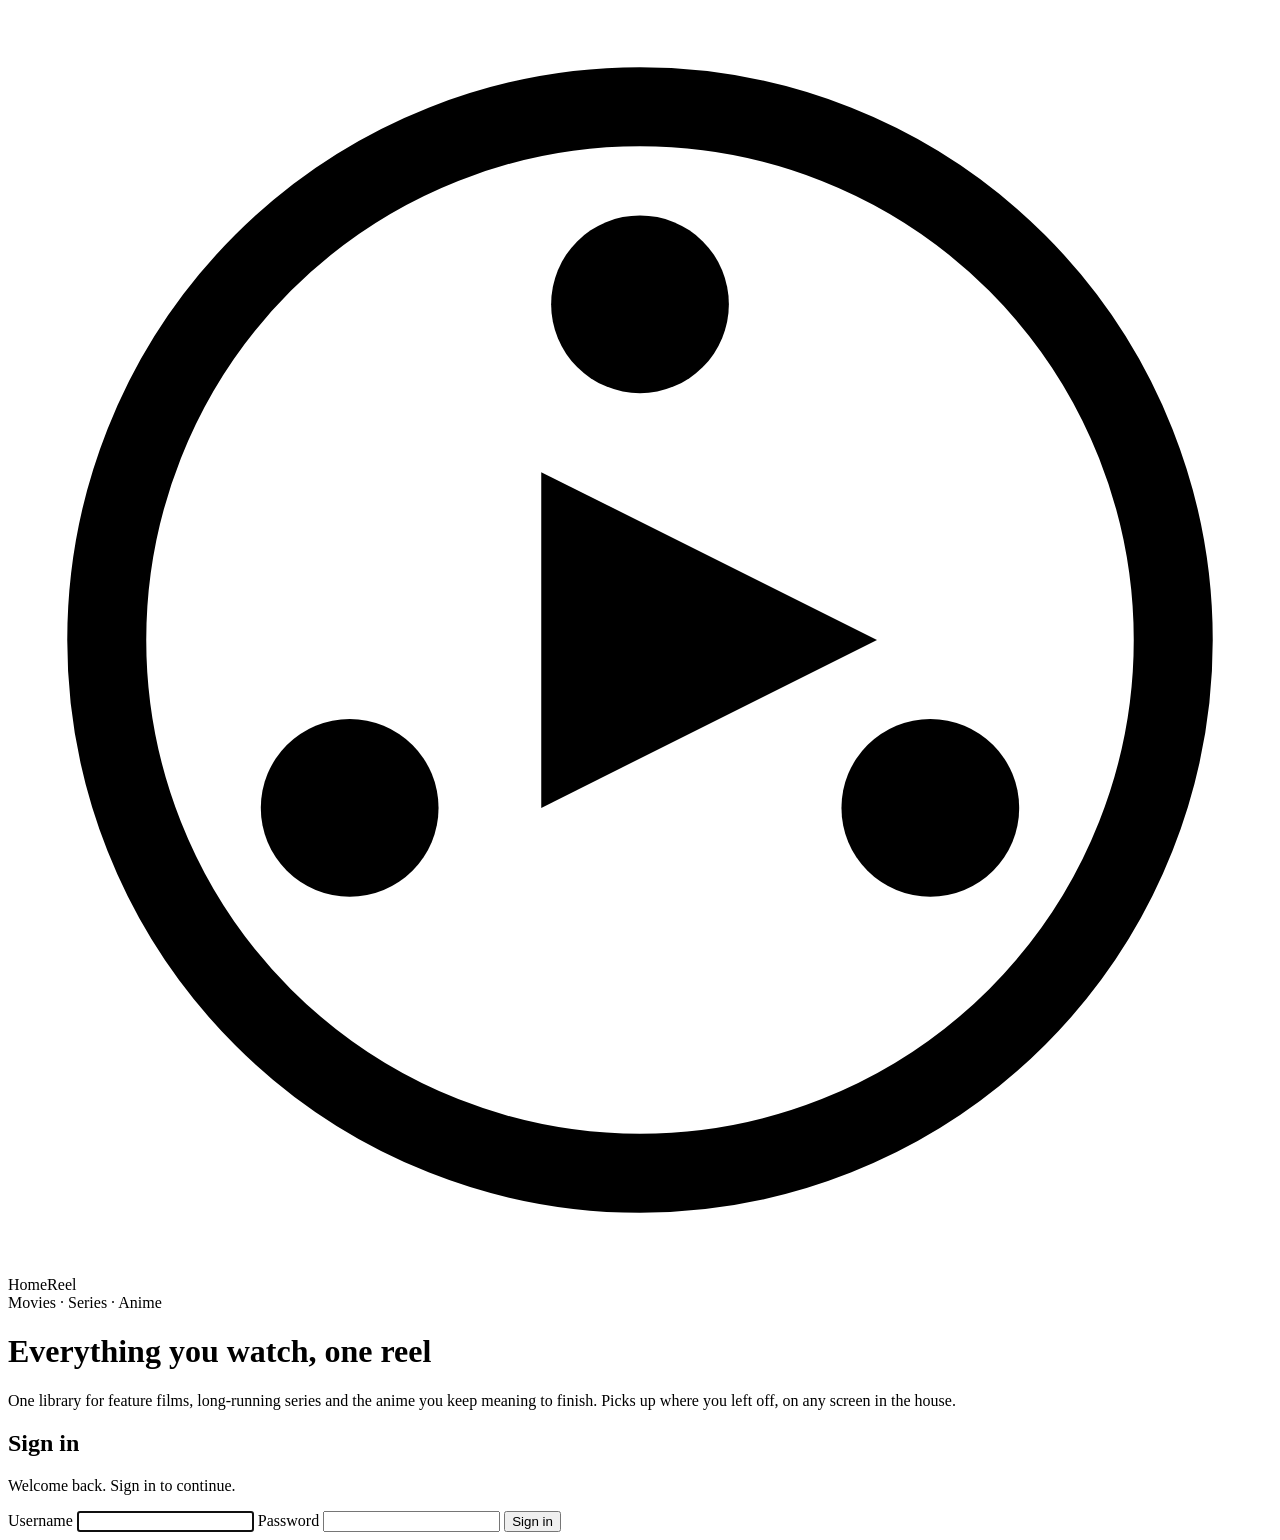
==== static/login.html @ 793b390f "HomeReel 1.90 Self-hosted media server (FastAPI + ffmpeg HLS transcoding, vanilla JS front end). Fir" ====
<!DOCTYPE html>
<html lang="en">
<head>
<meta charset="UTF-8">
<meta name="viewport" content="width=device-width, initial-scale=1.0">
<title>Sign in — HomeReel</title>
<link rel="icon" href="data:image/svg+xml,%3Csvg xmlns='http://www.w3.org/2000/svg' viewBox='0 0 64 64'%3E%3Ccircle cx='32' cy='32' r='27' fill='none' stroke='%2300C2A8' stroke-width='5'/%3E%3Ccircle cx='32' cy='15' r='4.5' fill='%2300C2A8'/%3E%3Ccircle cx='17.3' cy='40.5' r='4.5' fill='%2300C2A8'/%3E%3Ccircle cx='46.7' cy='40.5' r='4.5' fill='%2300C2A8'/%3E%3Cpath d='M27 23.5 L44 32 L27 40.5 Z' fill='%2300C2A8'/%3E%3C/svg%3E">
<link rel="stylesheet" href="/style.css">
<link rel="stylesheet" href="/themes.css">
<!-- Sets data-theme on <html> before first paint; see the note at its top. -->
<script src="/themes.js"></script>

<!-- Installed to the home screen, this runs with no browser chrome at all.
     iOS reads the apple-* tags rather than the manifest for that, and will not
     take an SVG for the icon, so the PNGs above are not redundant with the
     favicon. status-bar-style "black" rather than "black-translucent": the
     translucent one puts the page under the notch and every screen would need
     safe-area padding to match. -->
<link rel="manifest" href="/manifest.webmanifest">
<link rel="apple-touch-icon" href="/icons/apple-touch-icon.png">
<meta name="theme-color" content="#14171b">
<meta name="apple-mobile-web-app-capable" content="yes">
<meta name="apple-mobile-web-app-status-bar-style" content="black">
<meta name="apple-mobile-web-app-title" content="HomeReel">
<meta name="mobile-web-app-capable" content="yes">
</head>
<body class="login-body">
  <!-- Left: the pitch. Purely decorative — nothing here is interactive, so it
       is skipped below the responsive breakpoint rather than squeezed. -->
  <div class="login-visual">
    <div class="login-visual-stripes" aria-hidden="true"></div>
    <div class="login-visual-inner">
      <div class="login-mark">
        <svg class="logo logo-sm" viewBox="0 0 64 64" role="img" aria-label="HomeReel">
          <circle cx="32" cy="32" r="27" fill="none" stroke="currentColor" stroke-width="4"/>
          <circle cx="32" cy="15" r="4.5" fill="currentColor"/>
          <circle cx="17.3" cy="40.5" r="4.5" fill="currentColor"/>
          <circle cx="46.7" cy="40.5" r="4.5" fill="currentColor"/>
          <path d="M27 23.5 L44 32 L27 40.5 Z" fill="currentColor"/>
        </svg>
        <span>HomeReel</span>
      </div>
      <div class="login-pitch">
        <div class="login-eyebrow">Movies &middot; Series &middot; Anime</div>
        <h1>Everything you watch, one reel</h1>
        <p>One library for feature films, long-running series and the anime
           you keep meaning to finish. Picks up where you left off, on any
           screen in the house.</p>
      </div>
      <!-- Filled from /api/public/stats — a real count, not a placeholder,
           and left blank rather than guessed at if that fetch fails. -->
      <div class="login-stat" id="loginStat"></div>
    </div>
  </div>

  <div class="login-form-panel">
    <div class="login-card">
      <!-- Step 1 — password. -->
      <form id="loginForm" class="login-step" autocomplete="on">
        <h2 class="login-heading">Sign in</h2>
        <p class="login-sub">Welcome back. Sign in to continue.</p>
        <label for="username">Username</label>
        <input id="username" name="username" type="text" autocomplete="username" required autofocus>
        <label for="password">Password</label>
        <input id="password" name="password" type="password" autocomplete="current-password" required>
        <button type="submit" id="loginBtn">Sign in</button>
        <div id="loginError" class="login-error"></div>
      </form>

      <!-- Step 2 — the code, for an account that has already enrolled. -->
      <form id="codeForm" class="login-step" hidden autocomplete="off">
        <p class="login-sub">Enter the 6-digit code from your authenticator app</p>
        <label for="code">Code</label>
        <!-- inputmode numeric, but not type=number: a backup code goes in the
             same box, and leading zeros matter in the six-digit one. -->
        <input id="code" type="text" inputmode="numeric" autocomplete="one-time-code"
               maxlength="14" placeholder="000000" class="code-input" required>
        <p class="field-note">Lost your phone? Type one of your backup codes instead.</p>
        <button type="submit" id="codeBtn">Verify</button>
        <button type="button" class="link-btn" id="codeBack">Back</button>
        <div id="codeError" class="login-error"></div>
      </form>

      <!-- Step 3 — first-time enrolment. -->
      <form id="setupForm" class="login-step" hidden autocomplete="off">
        <p class="login-sub">Set up two-factor authentication</p>
        <p class="field-note">HomeReel asks for a 6-digit code as well as your password.
           Scan this with Google Authenticator, Aegis, 1Password, Bitwarden or any other
           authenticator app, then type the code it shows.</p>
        <div class="qr-frame" id="qrFrame"></div>
        <p class="field-note">Can't scan it? Enter this key by hand:</p>
        <code class="secret-key" id="setupSecret"></code>
        <label for="setupCode">Code from the app</label>
        <input id="setupCode" type="text" inputmode="numeric" autocomplete="one-time-code"
               maxlength="7" placeholder="000000" class="code-input" required>
        <button type="submit" id="setupBtn">Confirm and sign in</button>
        <button type="button" class="link-btn" id="setupBack">Back</button>
        <div id="setupError" class="login-error"></div>
      </form>

      <!-- Step 4 — the backup codes, shown once and only here. -->
      <div id="backupStep" class="login-step" hidden>
        <p class="login-sub">Save your backup codes</p>
        <p class="field-note">Each one signs you in once if you lose your phone.
           <strong>This is the only time they are shown.</strong> Keep them somewhere
           that is not the phone the app is on.</p>
        <pre class="backup-codes" id="backupCodes"></pre>
        <div class="backup-actions">
          <button type="button" id="copyCodes">Copy</button>
          <a id="downloadCodes" download="homereel-backup-codes.txt" class="link-btn">Download</a>
        </div>
        <label class="confirm-line">
          <input type="checkbox" id="savedCodes"> I have saved these codes
        </label>
        <button type="button" id="backupDone" disabled>Continue to HomeReel</button>
      </div>
      <!-- Shown only when the server has a DOWNLOADS_URL. In the card rather
           than the pitch column, which is hidden on a phone — the one place
           this link is most wanted. -->
      <a class="login-apps" id="loginApps" target="_blank" rel="noopener" hidden>Get the Android &amp; TV apps &rarr;</a>
    </div>
  </div>

<script>
// Purely cosmetic, and never worth blocking sign-in over.
fetch("/api/public/stats").then((r) => r.json()).then(({ items, libraries, downloads_url, theme }) => {
  // A browser that has signed in before already drew this page in its last
  // theme (themes.js); one that never has gets the household's.
  if (theme && window.HomeReelThemes && !HomeReelThemes.cached()) {
    HomeReelThemes.apply(theme, { persist: false });
  }
  if (downloads_url) {
    const apps = document.getElementById("loginApps");
    apps.href = downloads_url;
    apps.hidden = false;
  }
  document.getElementById("loginStat").textContent =
    `${items.toLocaleString()} TITLES · ${libraries} ${libraries === 1 ? "LIBRARY" : "LIBRARIES"} · NO ADS`;
}).catch(() => {});

const steps = {
  login: document.getElementById("loginForm"),
  totp: document.getElementById("codeForm"),
  enroll: document.getElementById("setupForm"),
  backup: document.getElementById("backupStep"),
};

function show(name) {
  for (const [key, element] of Object.entries(steps)) element.hidden = key !== name;
  const focus = steps[name].querySelector("input:not([type=checkbox])");
  if (focus) focus.focus();
}

// Full navigation rather than history.replaceState, so the app boots with the
// session cookie already in place.
const enterApp = () => { window.location.href = "/profiles"; };

async function post(url, body) {
  const res = await fetch(url, {
    method: "POST",
    headers: { "Content-Type": "application/json" },
    body: JSON.stringify(body),
  });
  const payload = await res.json().catch(() => ({}));
  return { ok: res.ok, payload };
}

// Every step is the same shape: disable, call, either advance or show why not.
function wire(form, button, errorEl, busyLabel, handler) {
  const label = button.textContent;
  form.addEventListener("submit", async (event) => {
    event.preventDefault();
    errorEl.textContent = "";
    button.disabled = true;
    button.textContent = busyLabel;
    try {
      await handler();
    } catch (err) {
      errorEl.textContent = "Could not reach the server";
    }
    button.disabled = false;
    button.textContent = label;
  });
}

// ---- step 1: password ----
const loginError = document.getElementById("loginError");
wire(steps.login, document.getElementById("loginBtn"), loginError, "Signing in...", async () => {
  const { ok, payload } = await post("/api/auth/login", {
    username: document.getElementById("username").value,
    password: document.getElementById("password").value,
  });
  document.getElementById("password").value = "";
  if (!ok) {
    loginError.textContent = payload.detail || "Sign in failed";
    return;
  }
  if (payload.next === "enroll") {
    await loadEnrolment();
  } else {
    show("totp");
  }
});

// ---- step 2: the code ----
const codeError = document.getElementById("codeError");
wire(steps.totp, document.getElementById("codeBtn"), codeError, "Checking...", async () => {
  const { ok, payload } = await post("/api/auth/verify", {
    code: document.getElementById("code").value,
  });
  if (!ok) {
    codeError.textContent = payload.detail || "That code is not right";
    document.getElementById("code").select();
    return;
  }
  enterApp();
});

// ---- step 3: enrolment ----
const setupError = document.getElementById("setupError");

async function loadEnrolment() {
  const res = await fetch("/api/auth/setup");
  const payload = await res.json().catch(() => ({}));
  if (!res.ok) {
    loginError.textContent = payload.detail || "Could not start the setup";
    show("login");
    return;
  }
  // Server-rendered SVG from our own endpoint, not anything a user supplied.
  document.getElementById("qrFrame").innerHTML = payload.qr;
  document.getElementById("setupSecret").textContent = payload.secret;
  show("enroll");
}

wire(steps.enroll, document.getElementById("setupBtn"), setupError, "Confirming...", async () => {
  const { ok, payload } = await post("/api/auth/setup", {
    code: document.getElementById("setupCode").value,
  });
  if (!ok) {
    setupError.textContent = payload.detail || "That code is not right";
    document.getElementById("setupCode").select();
    return;
  }
  showBackupCodes(payload.backup_codes);
});

// ---- step 4: backup codes ----
function showBackupCodes(codes) {
  const text = codes.join("\n");
  document.getElementById("backupCodes").textContent = text;
  document.getElementById("downloadCodes").href =
    "data:text/plain;charset=utf-8," + encodeURIComponent(
      "HomeReel backup codes\nEach code works once.\n\n" + text + "\n");
  show("backup");
}

document.getElementById("copyCodes").addEventListener("click", async (event) => {
  const text = document.getElementById("backupCodes").textContent;
  // navigator.clipboard needs a secure context and this is usually plain http
  // on the LAN, so the old execCommand path is the one that actually runs.
  try {
    await navigator.clipboard.writeText(text);
  } catch (err) {
    const scratch = document.createElement("textarea");
    scratch.value = text;
    document.body.appendChild(scratch);
    scratch.select();
    document.execCommand("copy");
    scratch.remove();
  }
  event.target.textContent = "Copied";
  setTimeout(() => { event.target.textContent = "Copy"; }, 1500);
});

document.getElementById("savedCodes").addEventListener("change", (event) => {
  document.getElementById("backupDone").disabled = !event.target.checked;
});
document.getElementById("backupDone").addEventListener("click", enterApp);

// Going back abandons the half-finished sign-in rather than leaving it live.
for (const id of ["codeBack", "setupBack"]) {
  document.getElementById(id).addEventListener("click", async () => {
    await fetch("/api/auth/logout", { method: "POST" });
    document.getElementById("code").value = "";
    document.getElementById("setupCode").value = "";
    show("login");
  });
}
</script>
</body>
</html>
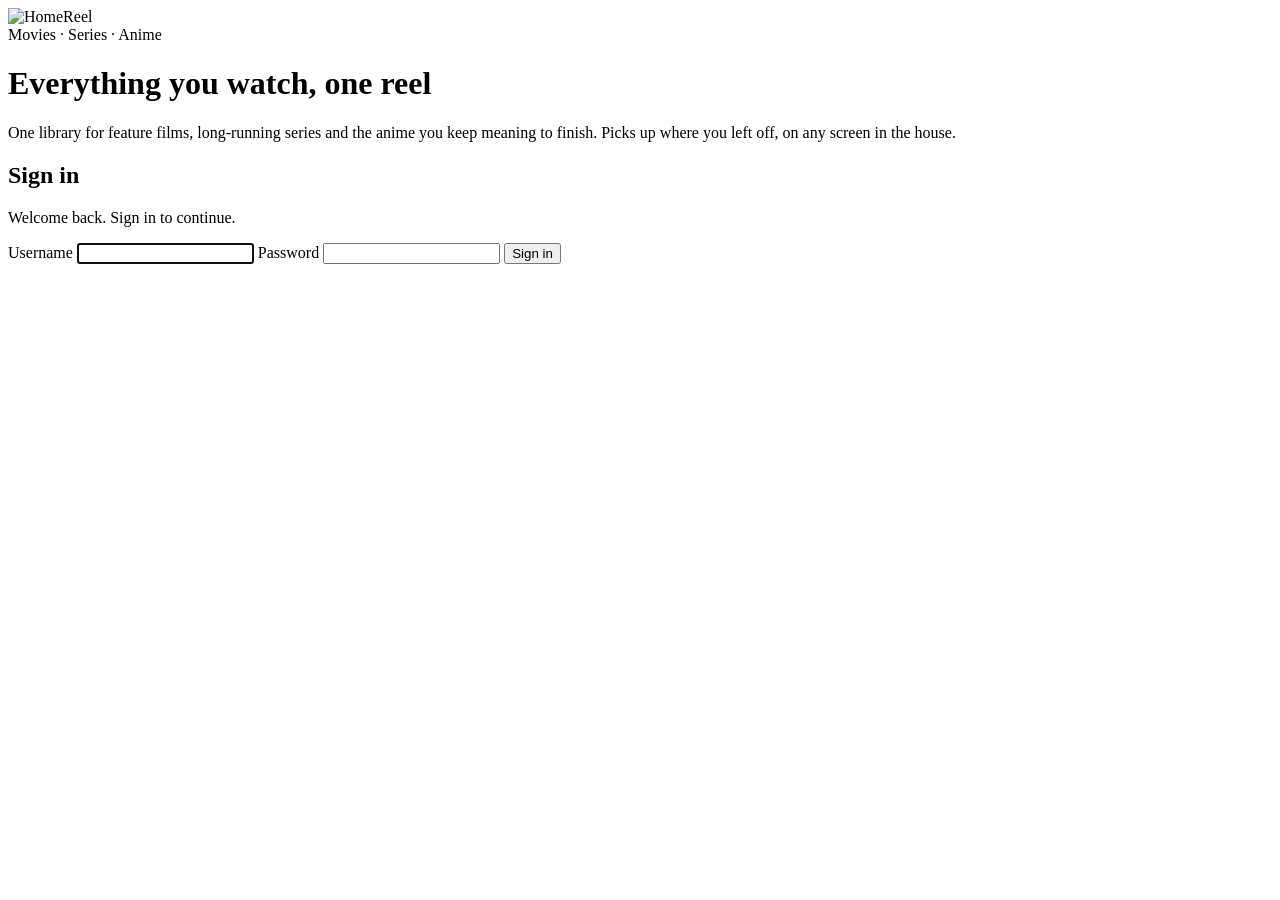
==== commit c3d52cf9: "1.92: new animated logo The animated HomeReel lockup replaces the old reel icon and typed name in th" ====
--- a/static/login.html
+++ b/static/login.html
@@ -4,7 +4,8 @@
 <meta charset="UTF-8">
 <meta name="viewport" content="width=device-width, initial-scale=1.0">
 <title>Sign in — HomeReel</title>
-<link rel="icon" href="data:image/svg+xml,%3Csvg xmlns='http://www.w3.org/2000/svg' viewBox='0 0 64 64'%3E%3Ccircle cx='32' cy='32' r='27' fill='none' stroke='%2300C2A8' stroke-width='5'/%3E%3Ccircle cx='32' cy='15' r='4.5' fill='%2300C2A8'/%3E%3Ccircle cx='17.3' cy='40.5' r='4.5' fill='%2300C2A8'/%3E%3Ccircle cx='46.7' cy='40.5' r='4.5' fill='%2300C2A8'/%3E%3Cpath d='M27 23.5 L44 32 L27 40.5 Z' fill='%2300C2A8'/%3E%3C/svg%3E">
+<link rel="icon" type="image/png" sizes="32x32" href="/icons/favicon-32.png">
+<link rel="icon" type="image/png" sizes="64x64" href="/icons/favicon-64.png">
 <link rel="stylesheet" href="/style.css">
 <link rel="stylesheet" href="/themes.css">
 <!-- Sets data-theme on <html> before first paint; see the note at its top. -->
@@ -31,14 +32,10 @@
     <div class="login-visual-stripes" aria-hidden="true"></div>
     <div class="login-visual-inner">
       <div class="login-mark">
-        <svg class="logo logo-sm" viewBox="0 0 64 64" role="img" aria-label="HomeReel">
-          <circle cx="32" cy="32" r="27" fill="none" stroke="currentColor" stroke-width="4"/>
-          <circle cx="32" cy="15" r="4.5" fill="currentColor"/>
-          <circle cx="17.3" cy="40.5" r="4.5" fill="currentColor"/>
-          <circle cx="46.7" cy="40.5" r="4.5" fill="currentColor"/>
-          <path d="M27 23.5 L44 32 L27 40.5 Z" fill="currentColor"/>
-        </svg>
-        <span>HomeReel</span>
+        <picture class="brand-logo">
+          <source srcset="/brand/logo-static.webp" media="(prefers-reduced-motion: reduce)">
+          <img src="/brand/logo.webp" alt="HomeReel" width="600" height="176">
+        </picture>
       </div>
       <div class="login-pitch">
         <div class="login-eyebrow">Movies &middot; Series &middot; Anime</div>
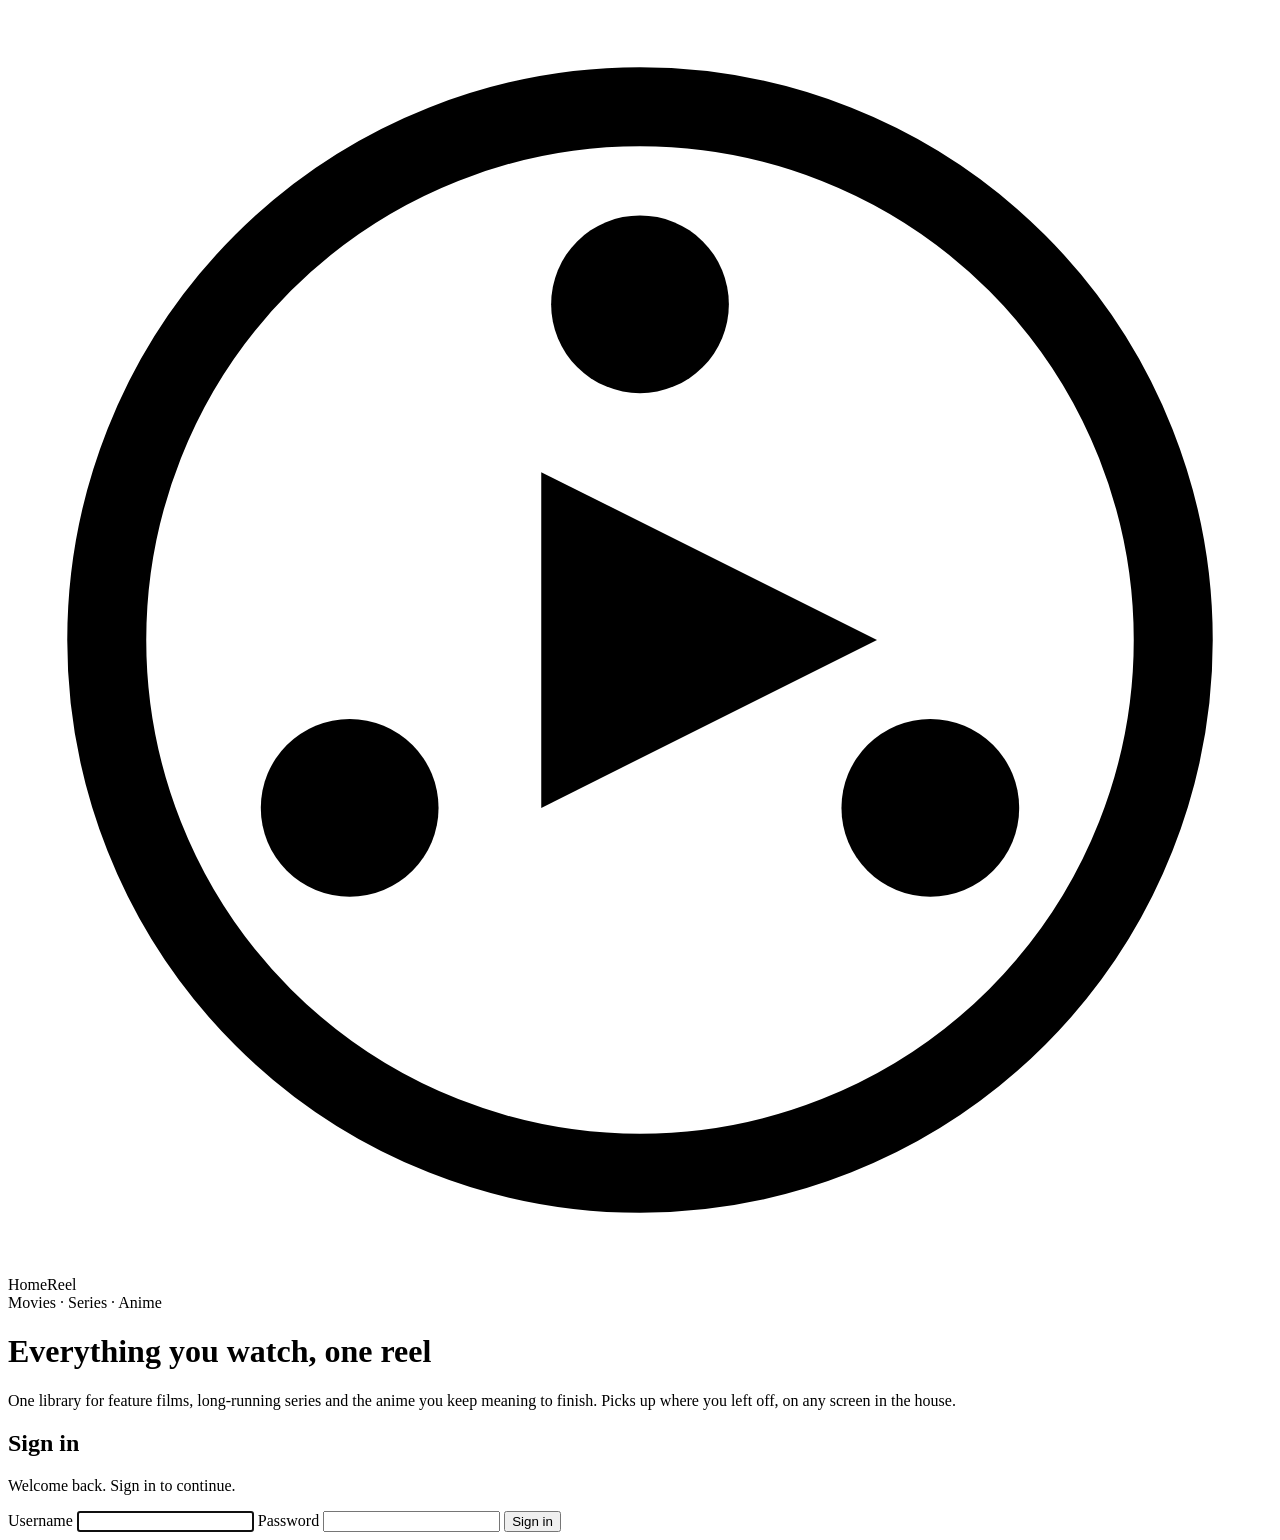
==== commit f2fa4260: "1.93: revert to the original logo Reverts c3d52cf (1.92). Restores the reel logo and typed name, the" ====
--- a/static/login.html
+++ b/static/login.html
@@ -4,8 +4,7 @@
 <meta charset="UTF-8">
 <meta name="viewport" content="width=device-width, initial-scale=1.0">
 <title>Sign in — HomeReel</title>
-<link rel="icon" type="image/png" sizes="32x32" href="/icons/favicon-32.png">
-<link rel="icon" type="image/png" sizes="64x64" href="/icons/favicon-64.png">
+<link rel="icon" href="data:image/svg+xml,%3Csvg xmlns='http://www.w3.org/2000/svg' viewBox='0 0 64 64'%3E%3Ccircle cx='32' cy='32' r='27' fill='none' stroke='%2300C2A8' stroke-width='5'/%3E%3Ccircle cx='32' cy='15' r='4.5' fill='%2300C2A8'/%3E%3Ccircle cx='17.3' cy='40.5' r='4.5' fill='%2300C2A8'/%3E%3Ccircle cx='46.7' cy='40.5' r='4.5' fill='%2300C2A8'/%3E%3Cpath d='M27 23.5 L44 32 L27 40.5 Z' fill='%2300C2A8'/%3E%3C/svg%3E">
 <link rel="stylesheet" href="/style.css">
 <link rel="stylesheet" href="/themes.css">
 <!-- Sets data-theme on <html> before first paint; see the note at its top. -->
@@ -32,10 +31,14 @@
     <div class="login-visual-stripes" aria-hidden="true"></div>
     <div class="login-visual-inner">
       <div class="login-mark">
-        <picture class="brand-logo">
-          <source srcset="/brand/logo-static.webp" media="(prefers-reduced-motion: reduce)">
-          <img src="/brand/logo.webp" alt="HomeReel" width="600" height="176">
-        </picture>
+        <svg class="logo logo-sm" viewBox="0 0 64 64" role="img" aria-label="HomeReel">
+          <circle cx="32" cy="32" r="27" fill="none" stroke="currentColor" stroke-width="4"/>
+          <circle cx="32" cy="15" r="4.5" fill="currentColor"/>
+          <circle cx="17.3" cy="40.5" r="4.5" fill="currentColor"/>
+          <circle cx="46.7" cy="40.5" r="4.5" fill="currentColor"/>
+          <path d="M27 23.5 L44 32 L27 40.5 Z" fill="currentColor"/>
+        </svg>
+        <span>HomeReel</span>
       </div>
       <div class="login-pitch">
         <div class="login-eyebrow">Movies &middot; Series &middot; Anime</div>
